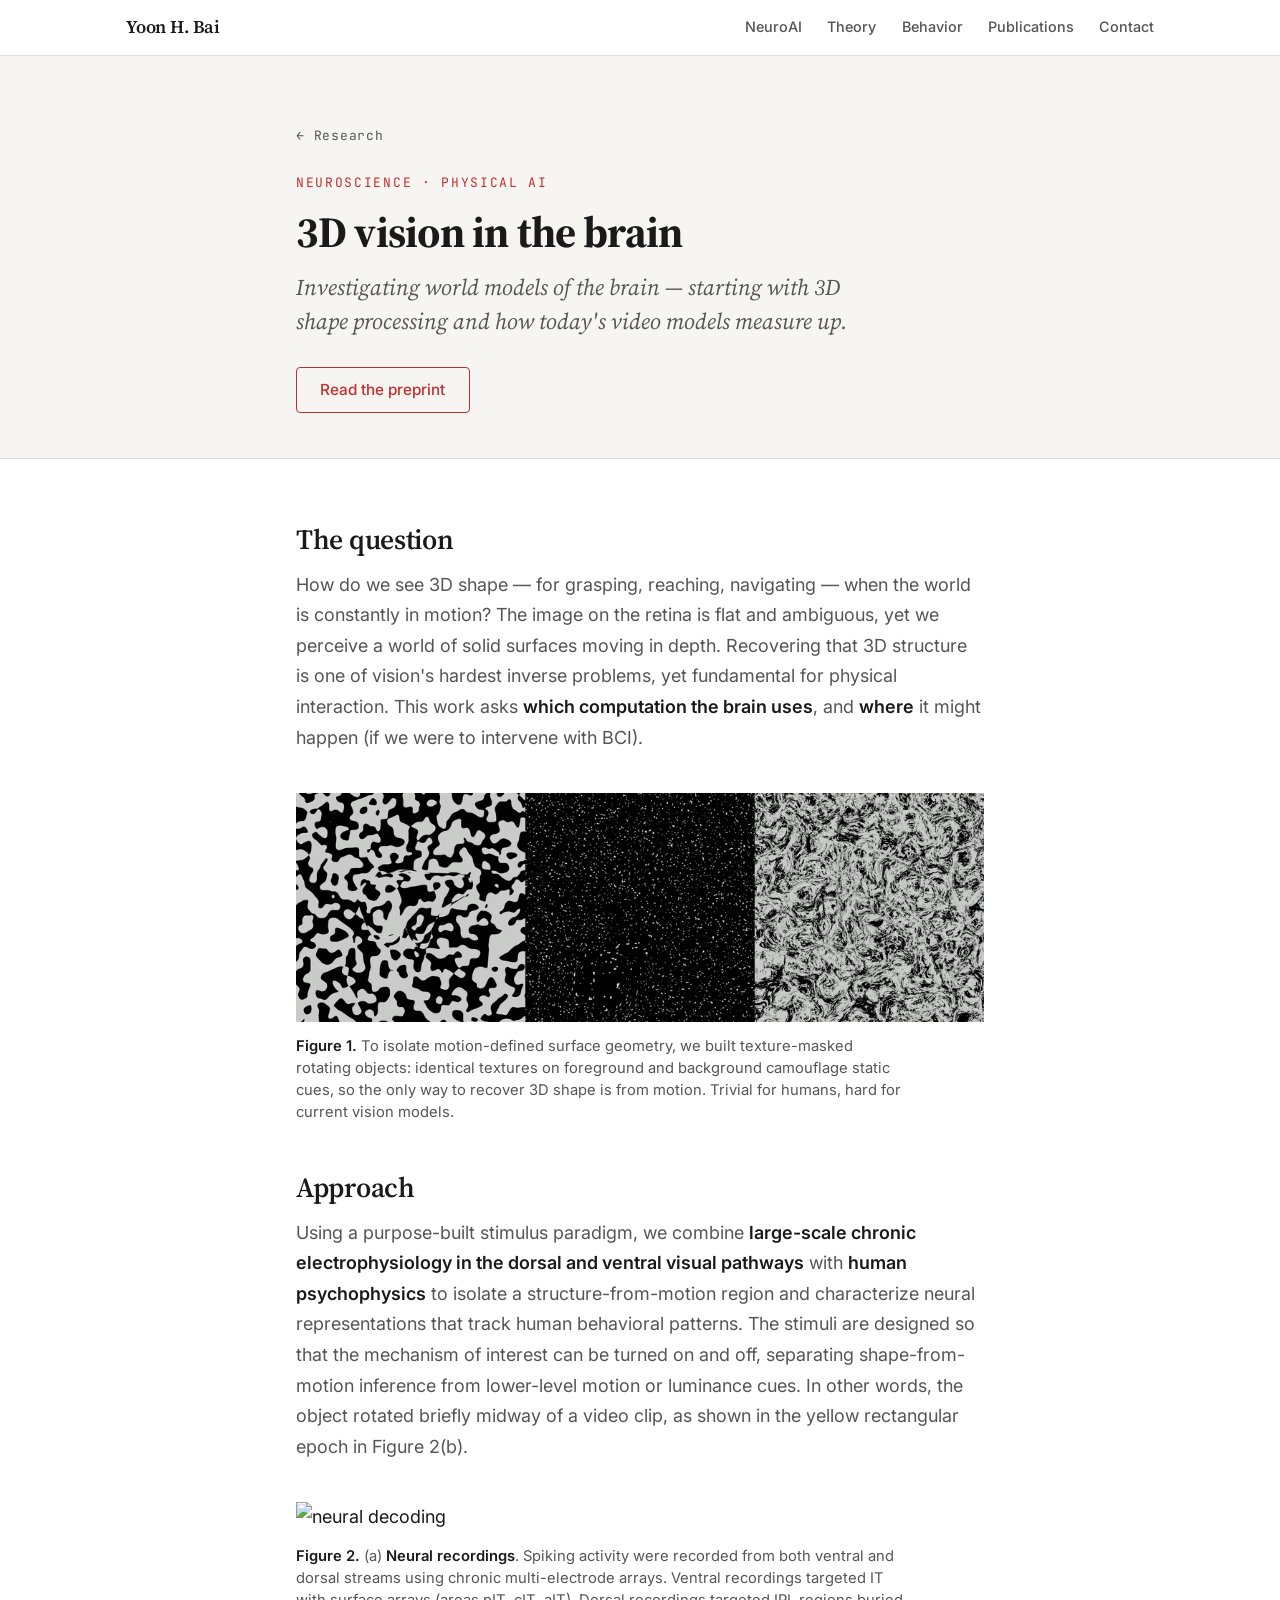
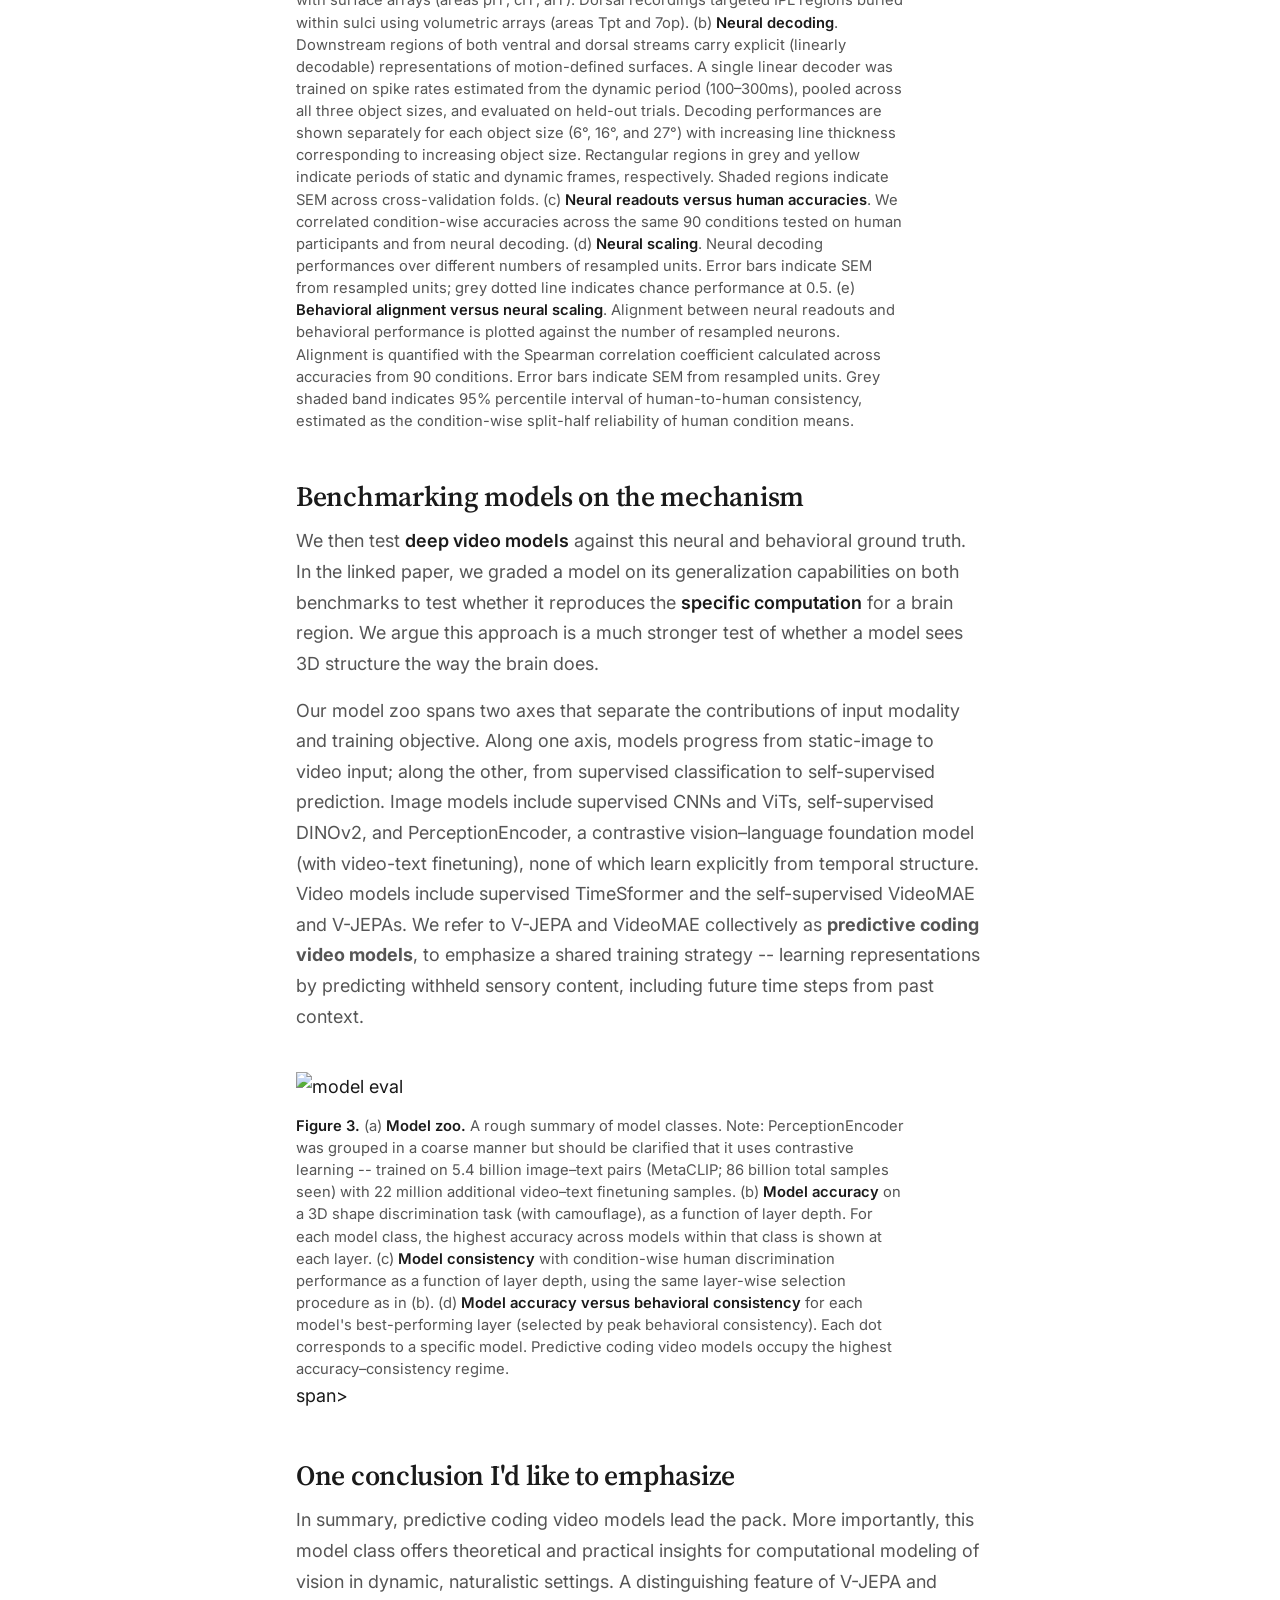
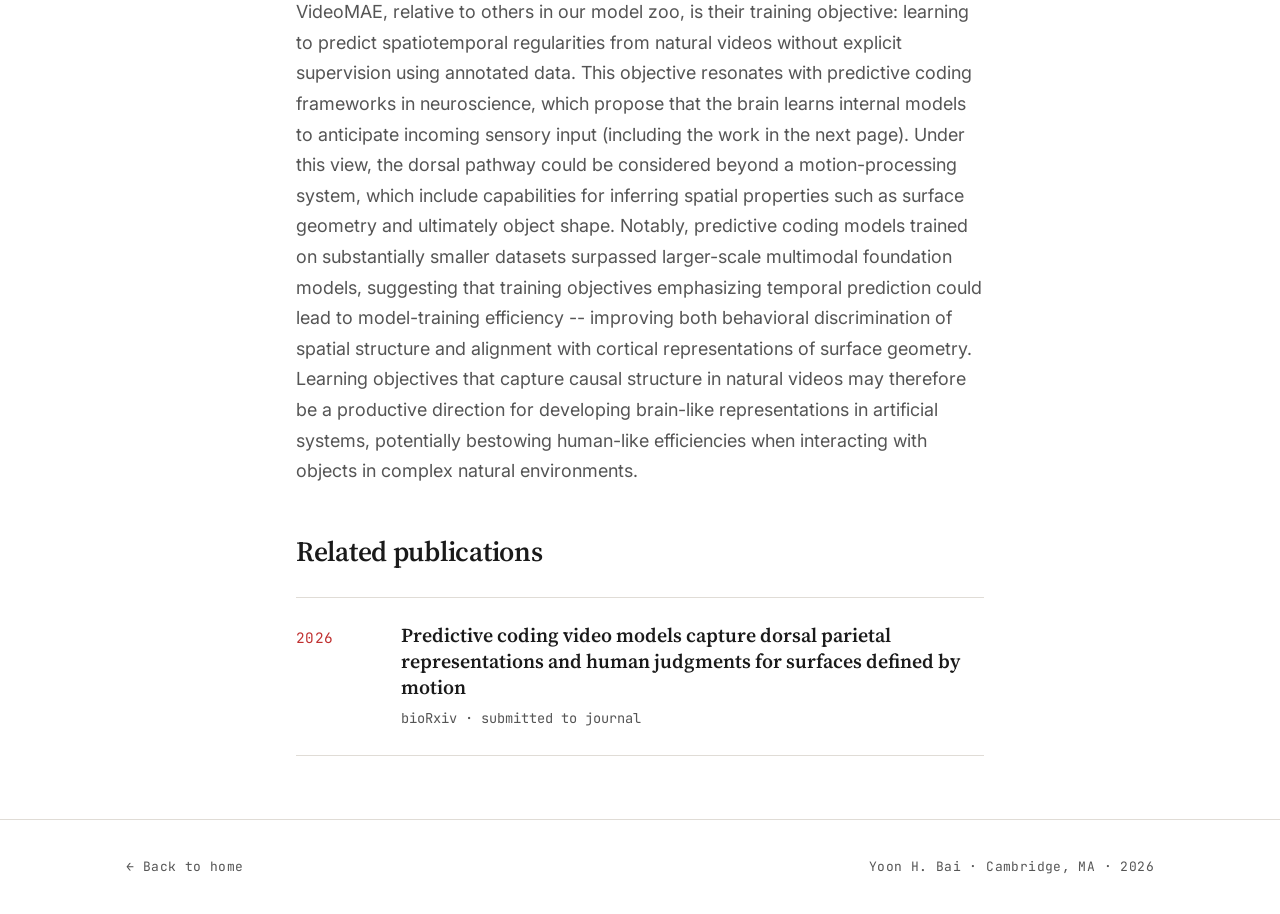
==== 3d-surface.html @ f6f142fe "initial site" ====
<!DOCTYPE html>
<html lang="en">
<head>
<meta charset="UTF-8" />
<meta name="viewport" content="width=device-width, initial-scale=1.0" />
<title>3D surface estimation in the brain — Yoon H. Bai</title>
<meta name="description" content="Isolating a structure-from-motion region in primate dorsal cortex and benchmarking deep video models against neural and behavioral ground truth." />
<link rel="preconnect" href="https://fonts.googleapis.com" />
<link rel="preconnect" href="https://fonts.gstatic.com" crossorigin />
<link href="https://fonts.googleapis.com/css2?family=Source+Serif+4:opsz,wght@8..60,300;8..60,400;8..60,600;8..60,700&family=Inter:wght@300;400;500;600&family=JetBrains+Mono:wght@400;500&display=swap" rel="stylesheet" />
<link rel="stylesheet" href="static/site.css" />
</head>
<body>

<nav class="nav">
  <div class="nav-in">
    <a href="index.html" class="nav-name">Yoon H. Bai</a>
    <div class="nav-links">
      <a href="3d-surface.html">NeuroAI</a>
      <a href="straightening.html">Theory</a>
      <a href="vr-grasping.html">Behavior</a>
      <a href="index.html#publications">Publications</a>
      <a href="index.html#contact">Contact</a>
    </div>
  </div>
</nav>

<header class="page-header alt-bg">
  <div class="container narrow">
    <a href="index.html#research" class="breadcrumb">← Research</a>
    <div class="kicker">Neuroscience · Physical AI</div>
    <h1>3D vision in the brain</h1>
    <p class="summary">Investigating world models of the brain — starting with 3D shape processing and how today's video models measure up.</p>
    <div class="header-links">
      <a class="btn accent" href="https://doi.org/10.64898/2026.05.13.724755" target="_blank" rel="noopener">Read the preprint</a>
      <!-- <a class="btn" href="https://github.com/yoonbai/PROJECT" target="_blank" rel="noopener">Code</a> -->
    </div>
  </div>
</header>

<article class="article">
  <div class="container narrow prose">

    <h2>The question</h2>
    <p>
      How do we see 3D shape — for grasping, reaching, navigating — when the world is constantly in motion? The image on the retina is flat and ambiguous, yet we perceive a world of solid surfaces moving in depth. Recovering
      that 3D structure is one of vision's hardest inverse problems, yet fundamental for physical interaction. 
      This work asks <strong>which computation the brain uses</strong>, and <strong>where</strong> it might happen (if we were to intervene with BCI).
    </p>

    <div class="fig">
      <img src="static/media/three_clips_sidebyside_loop.gif" alt="example stimuli" loading="lazy" />
      <p class="caption"><b>Figure 1.</b> To isolate motion-defined surface geometry, we built texture-masked rotating objects: identical textures on foreground and background camouflage static cues, so the only way to recover 3D shape is from motion. Trivial for humans, hard for current vision models.</p>
    </div>

    <h2>Approach</h2>
    <p>
      Using a purpose-built stimulus paradigm, we combine <strong>large-scale chronic electrophysiology in the dorsal and ventral visual pathways</strong> with <strong>human psychophysics</strong> to isolate a structure-from-motion region and characterize neural representations that track human behavioral patterns. The stimuli are designed so that the mechanism of interest can be turned on and off, separating shape-from-motion inference from lower-level motion or luminance cues. In other words, the object rotated briefly midway of a video clip, as shown in the yellow rectangular epoch in Figure 2(b). 
    </p>

    <div class="fig">
      <img src="static/media/figure_3.pdf" alt="neural decoding" />
      
        <p class="caption"><b>Figure 2.</b> (a) <b>Neural recordings</b>. Spiking activity were recorded from both ventral and dorsal streams using chronic multi-electrode arrays. Ventral recordings targeted IT with surface arrays (areas pIT, cIT, aIT). Dorsal recordings targeted IPL regions buried within sulci using volumetric arrays (areas Tpt and 7op). (b) <b>Neural decoding</b>. Downstream regions of both ventral and dorsal streams carry explicit (linearly decodable) representations of motion-defined surfaces. A single linear decoder was trained on spike rates estimated from the dynamic period (100&ndash;300ms), pooled across all three object sizes, and evaluated on held-out trials. Decoding performances are shown separately for each object size (6&deg;, 16&deg;, and 27&deg;) with increasing line thickness corresponding to increasing object size. Rectangular regions in grey and yellow indicate periods of static and dynamic frames, respectively. Shaded regions indicate SEM across cross-validation folds. (c) <b>Neural readouts versus human accuracies</b>. We correlated condition-wise accuracies across the same 90 conditions tested on human participants and from neural decoding. (d) <b>Neural scaling</b>. Neural decoding performances over different numbers of resampled units. Error bars indicate SEM from resampled units; grey dotted line indicates chance performance at 0.5. (e) <b>Behavioral alignment versus neural scaling</b>. Alignment between neural readouts and behavioral performance is plotted against the number of resampled neurons. Alignment is quantified with the Spearman correlation coefficient calculated across accuracies from 90 conditions. Error bars indicate SEM from resampled units. Grey shaded band indicates 95% percentile interval of human-to-human consistency, estimated as the condition-wise split-half reliability of human condition means.</p>

    </div>

    <h2>Benchmarking models on the mechanism</h2>
    <p>
      We then test <strong>deep video models</strong> against this neural and behavioral ground truth. In the linked paper, we graded a model on its generalization capabilities on both benchmarks to test whether it reproduces the <strong>specific computation</strong> for a brain region. We argue this approach is a much stronger test of whether a model sees 3D structure the way the brain does.
    </p>
    <p>
      Our model zoo spans two axes that separate the contributions of input modality and training objective. Along one axis, models progress from static-image to video input; along the other, from supervised classification to self-supervised prediction. Image models include supervised CNNs and ViTs, self-supervised DINOv2, and PerceptionEncoder, a contrastive vision–language foundation model (with video-text finetuning), none of which learn explicitly from temporal structure. Video models include supervised TimeSformer and the self-supervised VideoMAE and V-JEPAs. We refer to V-JEPA and VideoMAE collectively as <b>predictive coding video models</b>, to emphasize a shared training strategy -- learning representations by predicting withheld sensory content, including future time steps from past context. 
    </p>

    

    <div class="fig">
      <img src="static/media/figure_4_with_zoo.pdf" alt="model eval" />
      <p class="caption"><b>Figure 3.</b> (a) <b>Model zoo.</b> A rough summary of model classes. Note: PerceptionEncoder was grouped in a coarse manner but should be clarified that it uses contrastive learning -- trained on 5.4 billion image–text pairs (MetaCLIP; 86 billion total samples seen) with 22 million additional video–text finetuning samples. (b) <b>Model accuracy</b> on a 3D shape discrimination task (with camouflage), as a function of layer depth. For each model class, the highest accuracy across models within that class is shown at each layer. (c) <b>Model consistency</b> with condition-wise human discrimination performance as a function of layer depth, using the same layer-wise selection procedure as in (b). (d) <b>Model accuracy versus behavioral consistency</b> for each model's best-performing layer (selected by peak behavioral consistency). Each dot corresponds to a specific model. Predictive coding video models occupy the highest accuracy&ndash;consistency regime.</p>span></p>
    </div>

    <h2>One conclusion I'd like to emphasize</h2>
      <p>
      In summary, predictive coding video models lead the pack. More importantly, this model class offers theoretical and practical insights for computational modeling of vision in dynamic, naturalistic settings. A distinguishing feature of V-JEPA and VideoMAE, relative to others in our model zoo, is their training objective: learning to predict spatiotemporal regularities from natural videos without explicit supervision using annotated data. This objective resonates with predictive coding frameworks in neuroscience, which propose that the brain learns internal models to anticipate incoming sensory input (including the work in the next page). Under this view, the dorsal pathway could be considered beyond a motion-processing system, which include capabilities for inferring spatial properties such as surface geometry and ultimately object shape. Notably, predictive coding models trained on substantially smaller datasets surpassed larger-scale multimodal foundation models, suggesting that training objectives emphasizing temporal prediction could lead to model-training efficiency -- improving both behavioral discrimination of spatial structure and alignment with cortical representations of surface geometry. Learning objectives that capture causal structure in natural videos may therefore be a productive direction for developing brain-like representations in artificial systems, potentially bestowing human-like efficiencies when interacting with objects in complex natural environments.
      </p>

    <h2>Related publications</h2>
    <ul class="pub-list">
      <li class="pub">
        <div class="pub-year">2026</div>
        <div>
          <div class="pub-title"><a href="https://doi.org/10.64898/2026.05.13.724755" target="_blank" rel="noopener">Predictive coding video models capture dorsal parietal representations and human judgments for surfaces defined by motion</a></div>
          <div class="pub-venue">bioRxiv · submitted to journal</div>
          
        </div>
      </li>
    </ul>

  </div>
</article>

<footer>
  <div class="container foot-in">
    <span><a href="index.html">← Back to home</a></span>
    <span>Yoon H. Bai · Cambridge, MA · 2026</span>
  </div>
</footer>

</body>
</html>
---- static/site.css ----
/* ============================================================================
   site.css — shared styles for yoonbai.github.io
   One stylesheet for every page. Edit here once; all pages update.
   ============================================================================ */

:root{
  --serif:'Source Serif 4', Georgia, serif;
  --sans:'Inter', -apple-system, BlinkMacSystemFont, sans-serif;
  --mono:'JetBrains Mono', monospace;

  --bg:#ffffff;
  --bg-alt:#f7f5f2;
  --text:#1a1a1a;
  --text-secondary:#555;
  --accent:#c03030;
  --accent-light:#e8d4d4;
  --border:#e0dcd6;
  --ok:#2e7d32;

  --max-width:1100px;
  --narrow-width:760px;
  --nav-h:56px;
}

*,*::before,*::after{box-sizing:border-box;margin:0;padding:0;}
html{font-size:18px;scroll-behavior:smooth;}
@media (prefers-reduced-motion:reduce){html{scroll-behavior:auto;}}

body{
  font-family:var(--sans);color:var(--text);background:var(--bg);
  line-height:1.7;-webkit-font-smoothing:antialiased;text-rendering:optimizeLegibility;
}
img,video{max-width:100%;display:block;}
a{color:var(--accent);text-decoration:none;}
a:hover{text-decoration:underline;}
::selection{background:var(--accent-light);}
:focus-visible{outline:2px solid var(--accent);outline-offset:3px;border-radius:2px;}

.container{max-width:var(--max-width);margin:0 auto;padding:0 2rem;}
.container.narrow{max-width:var(--narrow-width);}
.section{padding:5rem 0;}
.section + .section{border-top:1px solid var(--border);}
.alt-bg{background:var(--bg-alt);}

/* ---------- top nav (shared) ---------- */
.nav{
  position:sticky;top:0;z-index:50;height:var(--nav-h);
  background:rgba(255,255,255,0.85);backdrop-filter:blur(8px);
  border-bottom:1px solid var(--border);
}
.nav-in{max-width:var(--max-width);margin:0 auto;padding:0 2rem;height:100%;
  display:flex;align-items:center;justify-content:space-between;gap:1rem;}
.nav-name{font-family:var(--serif);font-weight:600;font-size:1rem;letter-spacing:-0.01em;color:var(--text);}
.nav-name:hover{text-decoration:none;color:var(--accent);}
.nav-links{display:flex;gap:1.4rem;flex-wrap:wrap;}
.nav-links a{font-family:var(--sans);font-size:0.8rem;color:var(--text-secondary);font-weight:500;}
.nav-links a:hover,.nav-links a.active{color:var(--accent);text-decoration:none;}
@media(max-width:620px){.nav-links{gap:0.9rem;}.nav-links a{font-size:0.72rem;}}

/* ---------- eyebrow ---------- */
.prompt-label{
  font-family:var(--mono);font-size:0.72rem;letter-spacing:0.14em;text-transform:uppercase;
  color:var(--accent);margin-bottom:0.7rem;
}

/* ---------- hero (home) ---------- */
#hero{padding:5rem 0 3.5rem;text-align:center;border-bottom:1px solid var(--border);}
#hero h1{
  font-family:var(--serif);font-weight:700;font-size:2.9rem;line-height:1.15;
  letter-spacing:-0.02em;margin-bottom:0.6rem;
}
#hero h1 em{font-style:italic;color:var(--accent);}
.affiliation{color:var(--text-secondary);font-size:1rem;margin-bottom:1.6rem;}
.hero-links{display:flex;gap:0.8rem;justify-content:center;flex-wrap:wrap;}
.tldr{
  margin:1.8rem auto 0;font-family:var(--serif);font-size:1.15rem;font-style:italic;
  color:var(--text-secondary);text-align:center;max-width:44rem;line-height:1.55;
}
.tldr strong{color:var(--text);font-style:normal;font-family:var(--sans);font-weight:600;}

/* ---------- buttons ---------- */
.btn{
  display:inline-flex;align-items:center;gap:0.4em;padding:0.5rem 1.3rem;
  border:1.5px solid var(--text);border-radius:4px;font-size:0.85rem;font-weight:500;
  color:var(--text);font-family:var(--sans);transition:all 0.15s;cursor:pointer;background:transparent;
}
.btn:hover{background:var(--text);color:var(--bg);text-decoration:none;}
.btn.accent{border-color:var(--accent);color:var(--accent);}
.btn.accent:hover{background:var(--accent);color:#fff;}
.btn-icon{width:1em;height:1em;flex:none;}

/* ---------- headings & prose ---------- */
h2{font-family:var(--serif);font-weight:600;font-size:1.9rem;letter-spacing:-0.01em;margin-bottom:0.7rem;line-height:1.25;}
h3{font-family:var(--sans);font-weight:600;font-size:1.05rem;margin-bottom:0.5rem;}
.section-subtitle{color:var(--text-secondary);font-size:1rem;margin-bottom:2rem;max-width:62ch;}
.lede{font-family:var(--serif);font-size:1.4rem;font-weight:400;line-height:1.5;margin-bottom:1.2rem;color:var(--text);}
.prose p{max-width:68ch;color:var(--text-secondary);}
.prose p + p{margin-top:0.9rem;}
.prose strong{font-weight:600;color:var(--text);}
.prose h3{margin-top:2rem;font-family:var(--serif);font-size:1.2rem;}

/* ---------- gateway cards (home -> topic pages) ---------- */
.gateway{display:grid;grid-template-columns:repeat(3,1fr);gap:1.4rem;margin-top:2.4rem;}
@media(max-width:860px){.gateway{grid-template-columns:1fr;}}
.gate-card{
  display:flex;flex-direction:column;background:#fff;border:1px solid var(--border);
  border-radius:10px;overflow:hidden;box-shadow:0 2px 12px rgba(0,0,0,0.05);
  transition:transform 0.15s, box-shadow 0.15s;color:inherit;
}
.gate-card:hover{transform:translateY(-3px);box-shadow:0 10px 28px rgba(0,0,0,0.10);text-decoration:none;}
.gate-thumb{
  background:var(--bg-alt);border-bottom:1px solid var(--border);aspect-ratio:16/9;
  display:flex;align-items:center;justify-content:center;text-align:center;
}
.gate-thumb.placeholder{border-bottom:2px dashed var(--border);}
.gate-thumb img,.gate-thumb video{width:100%;height:100%;object-fit:cover;}
.gate-thumb.fit img,.gate-thumb.fit video{object-fit:contain;}
.gate-thumb .ph{font-family:var(--mono);font-size:0.66rem;color:var(--text-secondary);line-height:1.6;padding:1rem;}
.gate-thumb .ph b{color:var(--accent);font-weight:500;}
.gate-body{padding:1.4rem 1.5rem 1.6rem;display:flex;flex-direction:column;flex:1;}
.gate-eyebrow{font-family:var(--mono);font-size:0.66rem;letter-spacing:0.13em;text-transform:uppercase;color:var(--accent);margin-bottom:0.6rem;}
.gate-card h3{font-family:var(--serif);font-weight:600;font-size:1.2rem;line-height:1.28;color:var(--text);margin-bottom:0.5rem;}
.gate-card p{font-size:0.92rem;color:var(--text-secondary);margin:0;}
.gate-go{margin-top:auto;padding-top:1.3rem;font-family:var(--sans);font-size:0.85rem;font-weight:500;color:var(--accent);}
.gate-go::after{content:"→";display:inline-block;margin-left:0.35em;transition:transform 0.15s;}
.gate-card:hover .gate-go::after{transform:translateX(3px);}

/* ---------- topic page header ---------- */
.page-header{padding:3.5rem 0 2.5rem;border-bottom:1px solid var(--border);}
.breadcrumb{font-family:var(--mono);font-size:0.72rem;letter-spacing:0.06em;color:var(--text-secondary);margin-bottom:1.4rem;display:inline-block;}
.breadcrumb:hover{color:var(--accent);text-decoration:none;}
.page-header .kicker{font-family:var(--mono);font-size:0.72rem;letter-spacing:0.13em;text-transform:uppercase;color:var(--accent);margin-bottom:0.7rem;}
.page-header h1{font-family:var(--serif);font-weight:700;font-size:2.4rem;line-height:1.15;letter-spacing:-0.02em;margin-bottom:0.8rem;max-width:20ch;}
.page-header .summary{font-family:var(--serif);font-size:1.25rem;font-style:italic;color:var(--text-secondary);max-width:52ch;line-height:1.5;}
.page-header .header-links{margin-top:1.6rem;display:flex;gap:0.7rem;flex-wrap:wrap;}

/* ---------- long-form article ---------- */
.article{padding:3.5rem 0;}
.article .prose{max-width:var(--narrow-width);}
.article h2{font-size:1.55rem;margin-top:2.6rem;}
.article h2:first-child{margin-top:0;}

/* ---------- figure blocks (drop figures / GIFs / MP4 here) ---------- */
.fig{margin:2.2rem 0;}
.media-frame{
  background:var(--bg-alt);border:1px solid var(--border);border-radius:10px;overflow:hidden;
  aspect-ratio:16/9;display:flex;align-items:center;justify-content:center;text-align:center;
}
.media-frame.tall{aspect-ratio:16/10;}
.media-frame.placeholder{border:2px dashed var(--border);}
.media-frame img,.media-frame video{width:100%;height:100%;object-fit:contain;background:var(--bg-alt);}
.media-frame .ph{font-family:var(--mono);font-size:0.72rem;color:var(--text-secondary);letter-spacing:0.02em;line-height:1.7;padding:1.4rem;}
.media-frame .ph .ico{display:block;font-size:1.4rem;margin-bottom:0.5rem;opacity:0.6;}
.media-frame .ph b{color:var(--accent);font-weight:500;}
.caption{font-family:var(--sans);font-size:0.82rem;color:var(--text-secondary);margin-top:0.7rem;line-height:1.5;max-width:68ch;}
.caption b{color:var(--text);font-weight:600;}

/* ---------- metrics row ---------- */
.metrics{display:flex;gap:1.8rem;margin:1.8rem 0;flex-wrap:wrap;}
.metric .n{font-family:var(--serif);font-weight:700;font-size:1.6rem;line-height:1;color:var(--text);}
.metric .l{font-family:var(--mono);font-size:0.62rem;letter-spacing:0.08em;text-transform:uppercase;color:var(--text-secondary);margin-top:0.45rem;}

/* ---------- aims / numbered list where order is meaningful ---------- */
.aims{list-style:none;margin:1.6rem 0;}
.aims li{display:grid;grid-template-columns:64px 1fr;gap:1.2rem;padding:1.1rem 0;border-top:1px solid var(--border);}
.aims li:last-child{border-bottom:1px solid var(--border);}
.aims .a-k{font-family:var(--mono);font-size:0.72rem;letter-spacing:0.06em;color:var(--accent);text-transform:uppercase;padding-top:0.15rem;}
.aims .a-v{font-size:0.98rem;color:var(--text-secondary);}
.aims .a-v strong{color:var(--text);font-weight:600;}

/* ---------- callout ---------- */
.callout{
  margin:2rem 0;padding:1.1rem 1.3rem;background:var(--bg-alt);border:1px solid var(--border);
  border-left:3px solid var(--accent);border-radius:6px;font-size:0.95rem;color:var(--text-secondary);
}
.callout .lbl{font-family:var(--mono);font-size:0.64rem;letter-spacing:0.1em;text-transform:uppercase;color:var(--accent);display:block;margin-bottom:0.35rem;}
.callout strong{color:var(--text);font-weight:600;}

/* ---------- credit line (collaborators) ---------- */
.credit{font-family:var(--sans);font-size:0.88rem;color:var(--text-secondary);margin-top:1rem;}
.credit strong{color:var(--text);}

/* ---------- publications ---------- */
.pub-list{list-style:none;margin-top:1.6rem;}
.pub{display:grid;grid-template-columns:80px 1fr;gap:1.4rem;padding:1.4rem 0;border-top:1px solid var(--border);}
.pub:last-child{border-bottom:1px solid var(--border);}
@media(max-width:640px){.pub{grid-template-columns:1fr;gap:0.4rem;}}
.pub-year{font-family:var(--mono);font-size:0.8rem;color:var(--accent);letter-spacing:0.03em;padding-top:0.15rem;}
.pub-title{font-family:var(--serif);font-weight:600;font-size:1.1rem;line-height:1.3;color:var(--text);}
.pub-title a{color:inherit;text-decoration:none;}
.pub-title a:hover{color:var(--accent);text-decoration:underline;}
.pub-authors{font-size:0.9rem;color:var(--text-secondary);margin-top:0.3rem;}
.pub-authors .me{color:var(--text);font-weight:600;}
.pub-venue{font-family:var(--mono);font-size:0.76rem;color:var(--text-secondary);margin-top:0.35rem;}
.pub-tags{margin-top:0.6rem;display:flex;gap:0.6rem;flex-wrap:wrap;}
.pub-tag{font-family:var(--sans);font-size:0.78rem;font-weight:500;}
.pub-note{font-family:var(--mono);font-size:0.64rem;letter-spacing:0.06em;text-transform:uppercase;color:var(--text-secondary);
  border:1px solid var(--border);border-radius:3px;padding:0.05rem 0.4rem;display:inline-block;margin-bottom:0.35rem;}

/* ---------- news ---------- */
.news-list{list-style:none;margin-top:1.2rem;}
.news-list li{display:grid;grid-template-columns:110px 1fr;gap:1.2rem;padding:0.8rem 0;border-top:1px solid var(--border);font-size:0.95rem;color:var(--text-secondary);}
.news-list .d{font-family:var(--mono);font-size:0.74rem;color:var(--accent);letter-spacing:0.03em;}
@media(max-width:640px){.news-list li{grid-template-columns:1fr;gap:0.2rem;}}

/* ---------- about / bio ---------- */
.record{margin-top:1.6rem;}
.rec-row{display:grid;grid-template-columns:150px 1fr;gap:1.2rem;padding:1rem 0;border-top:1px solid var(--border);align-items:baseline;}
@media(max-width:640px){.rec-row{grid-template-columns:1fr;gap:0.2rem;}}
.rec-k{font-family:var(--mono);font-size:0.72rem;letter-spacing:0.1em;text-transform:uppercase;color:var(--accent);}
.rec-v{font-size:0.98rem;color:var(--text-secondary);}
.rec-v strong{color:var(--text);font-weight:600;}

/* ---------- contact + bibtex ---------- */
.center{text-align:center;}
.center h2{text-align:center;}
.center p{margin-inline:auto;max-width:52ch;}
.contact-links{display:flex;gap:0.8rem;justify-content:center;flex-wrap:wrap;margin-top:1.8rem;}
.bibtex{
  margin:2.6rem auto 0;max-width:640px;text-align:left;background:var(--bg-alt);
  border:1px solid var(--border);border-radius:8px;padding:1.3rem 1.5rem;
  font-family:var(--mono);font-size:0.78rem;line-height:1.75;color:var(--text-secondary);overflow-x:auto;
}
.bibtex .k{color:var(--accent);}
.bibtex .v{color:var(--text);}

footer{border-top:1px solid var(--border);padding:2rem 0;}
.foot-in{display:flex;justify-content:space-between;gap:1rem;flex-wrap:wrap;font-family:var(--mono);font-size:0.72rem;letter-spacing:0.03em;color:var(--text-secondary);}
.foot-in a{color:var(--text-secondary);}
.foot-in a:hover{color:var(--accent);}

/* ---------- editable placeholder highlight ---------- */
.fill{background:var(--accent-light);color:#7a1f1f;border-bottom:1px dashed var(--accent);padding:0 0.2em;border-radius:2px;font-style:normal;}
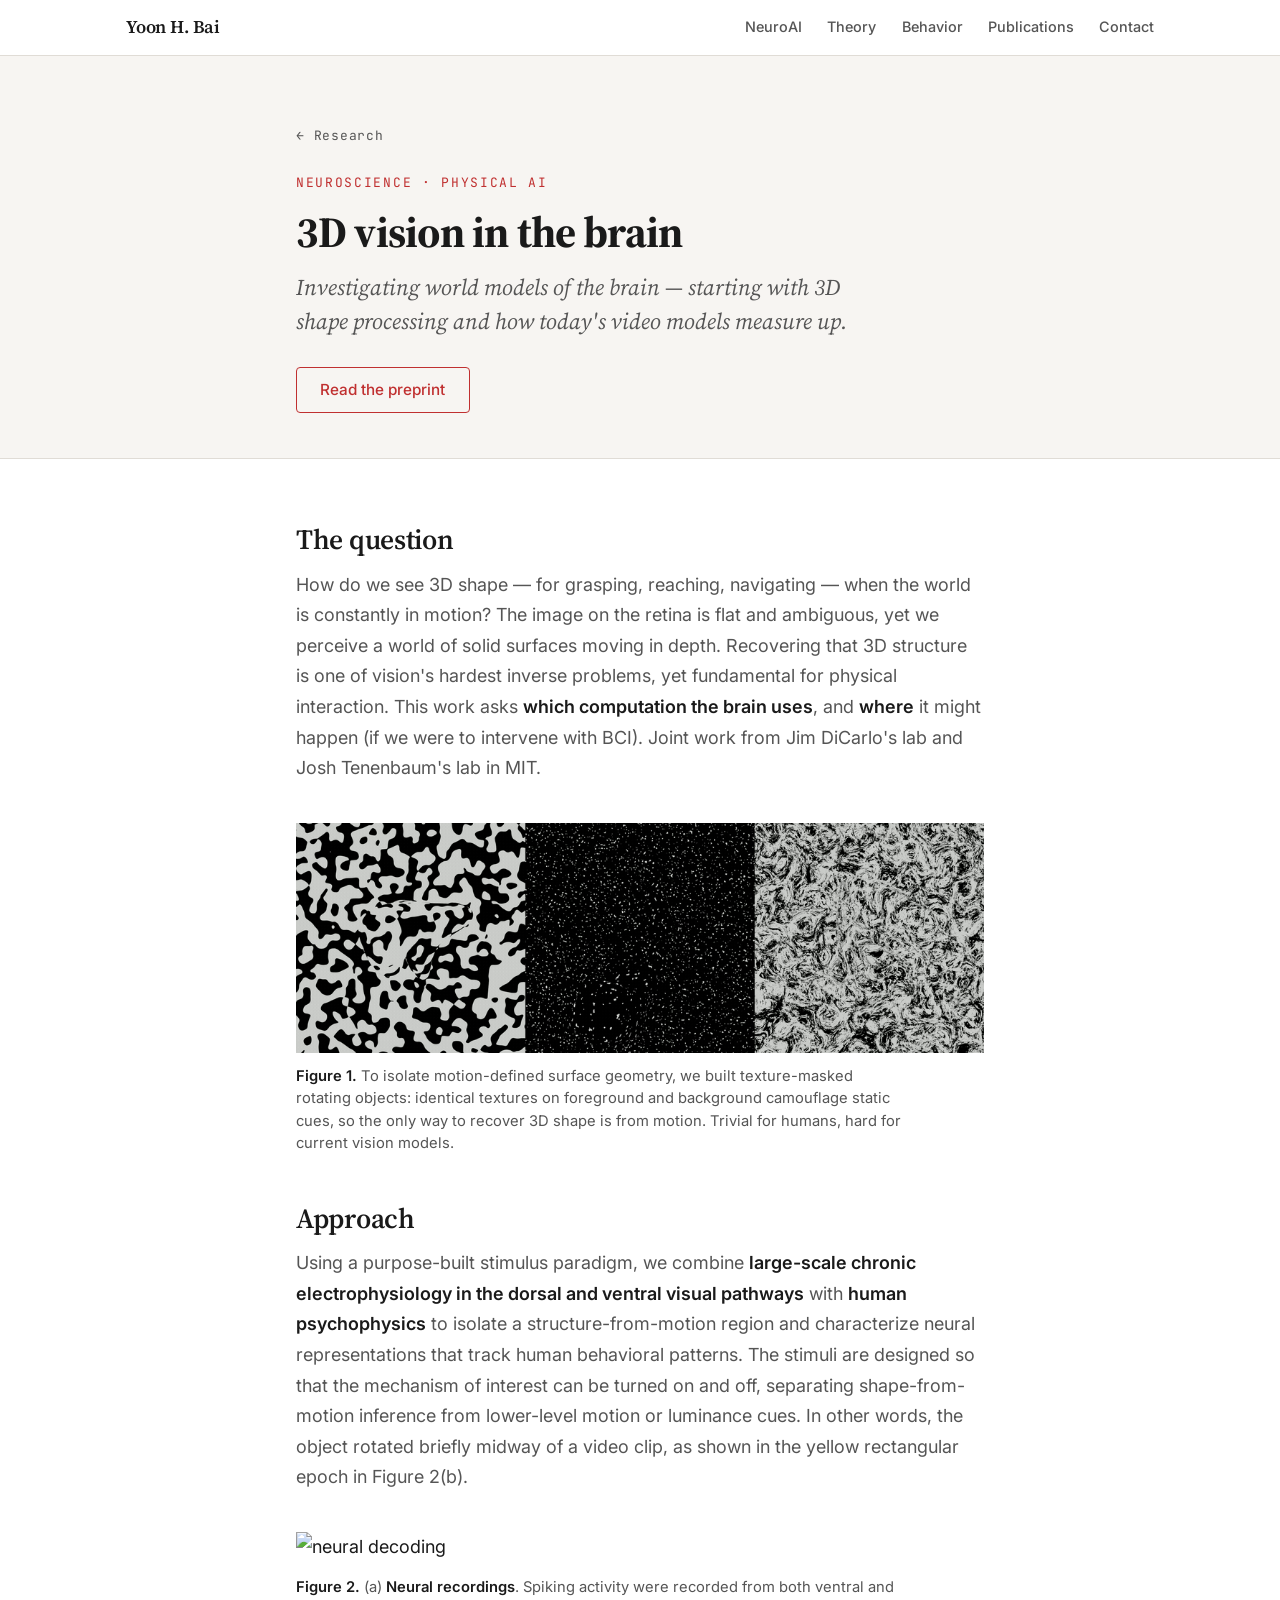
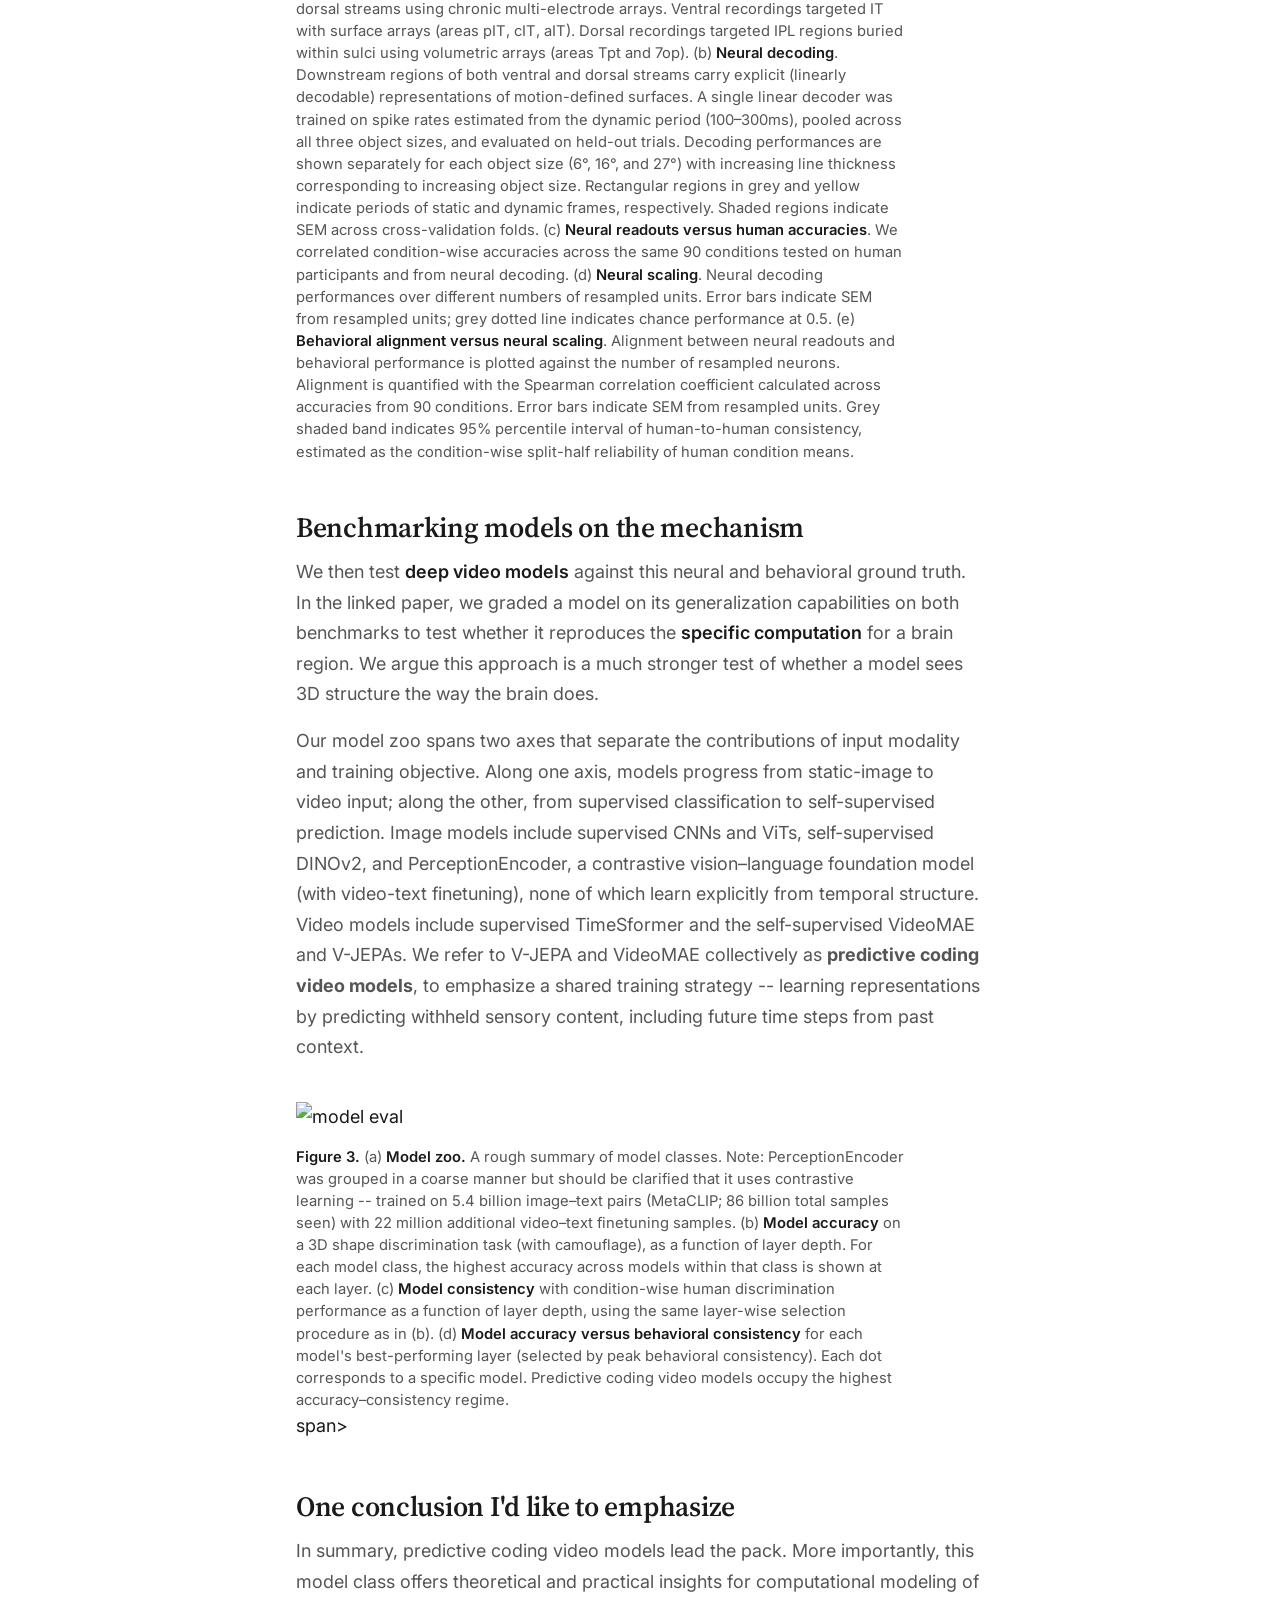
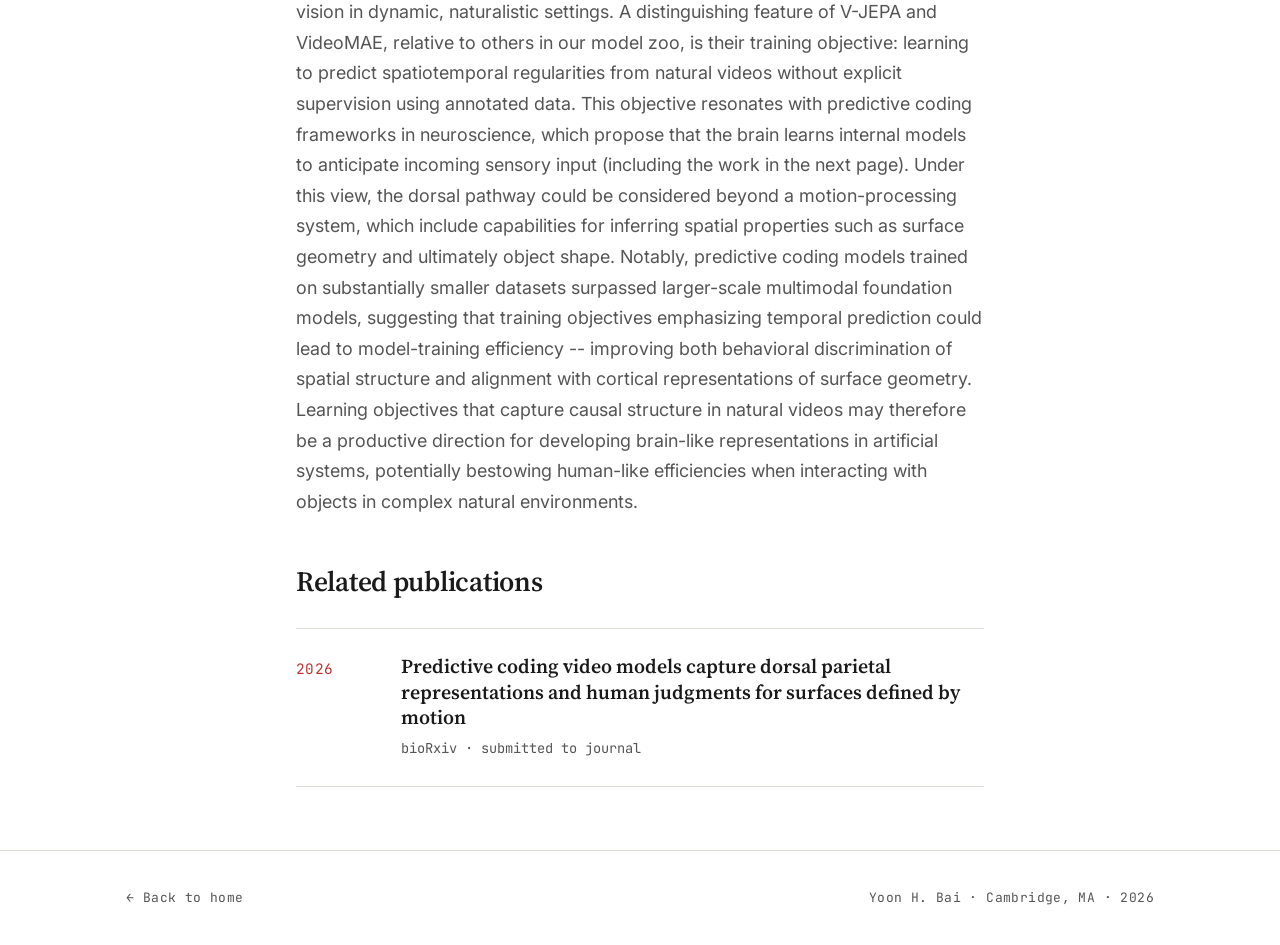
==== commit 7b7ea74f: "update 3D shape" ====
--- a/3d-surface.html
+++ b/3d-surface.html
@@ -45,7 +45,7 @@
     <p>
       How do we see 3D shape — for grasping, reaching, navigating — when the world is constantly in motion? The image on the retina is flat and ambiguous, yet we perceive a world of solid surfaces moving in depth. Recovering
       that 3D structure is one of vision's hardest inverse problems, yet fundamental for physical interaction. 
-      This work asks <strong>which computation the brain uses</strong>, and <strong>where</strong> it might happen (if we were to intervene with BCI).
+      This work asks <strong>which computation the brain uses</strong>, and <strong>where</strong> it might happen (if we were to intervene with BCI). Joint work from Jim DiCarlo's lab and Josh Tenenbaum's lab in MIT. 
     </p>
 
     <div class="fig">
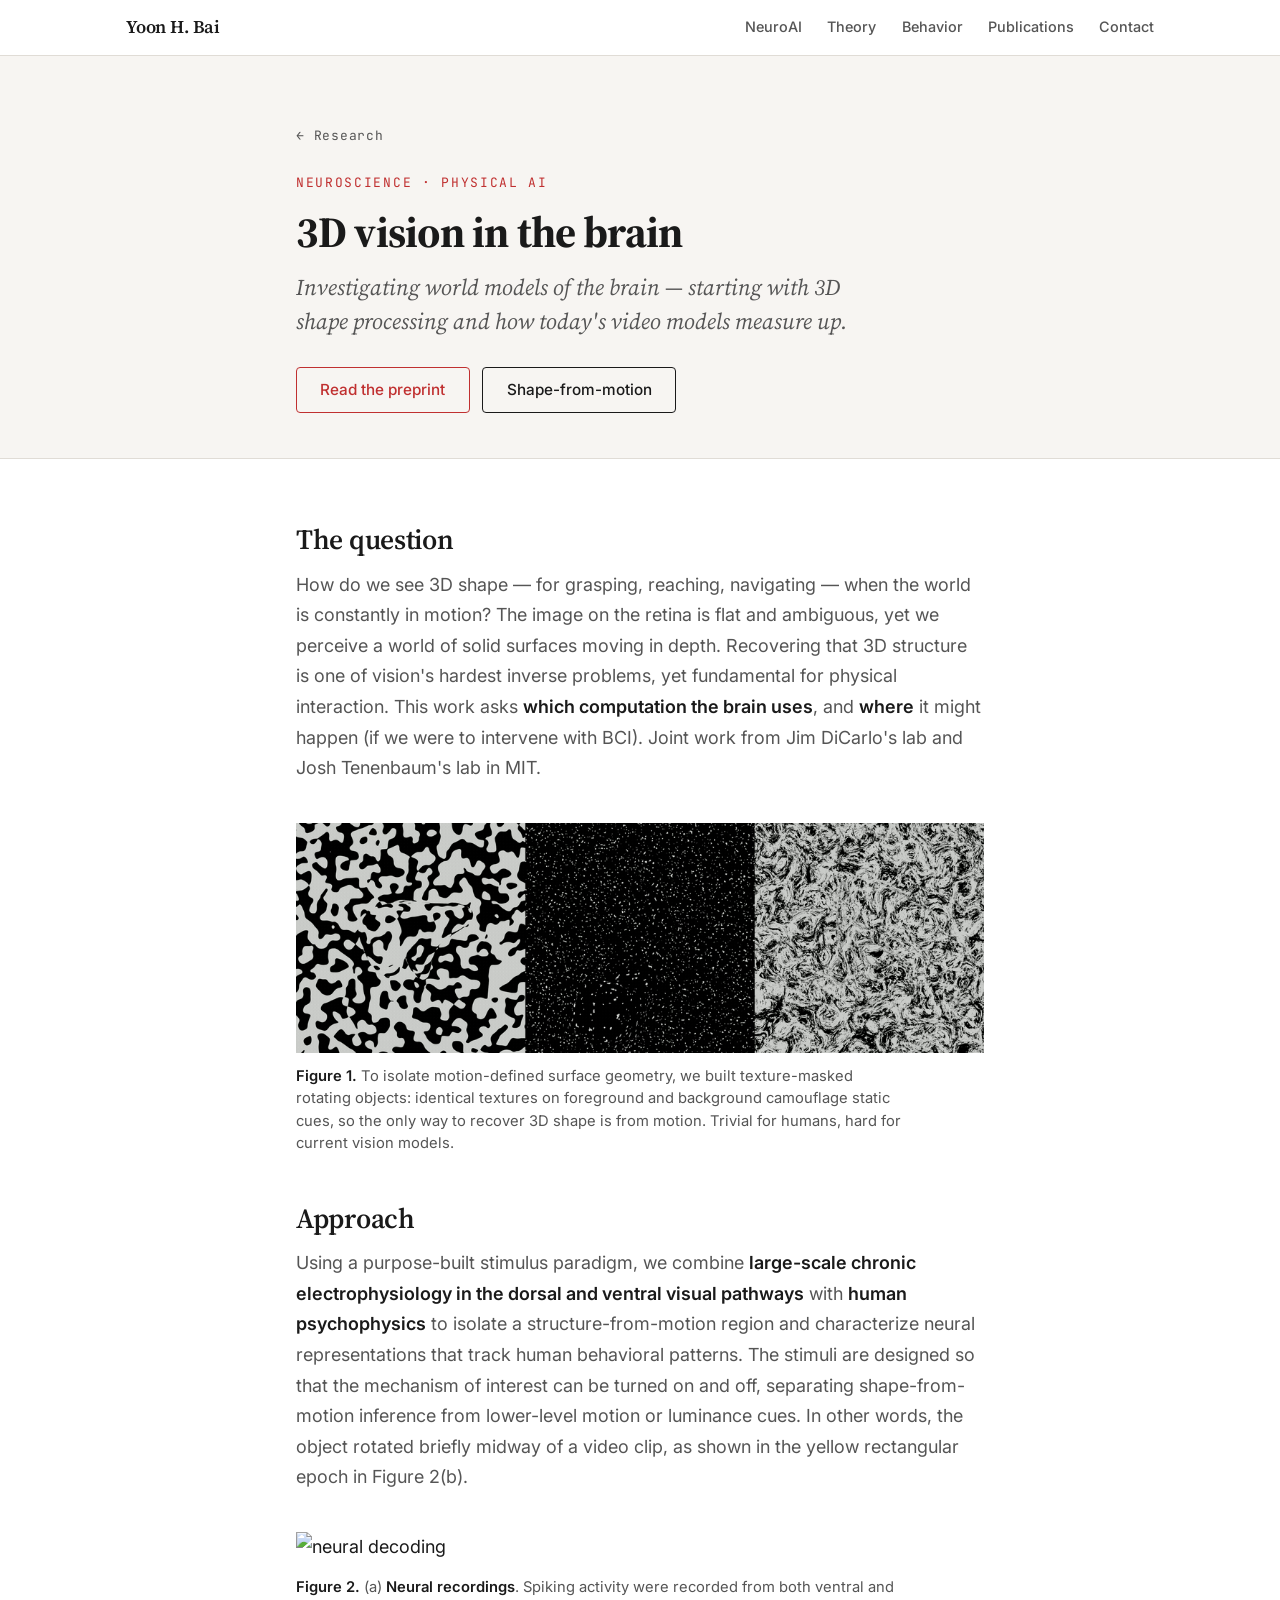
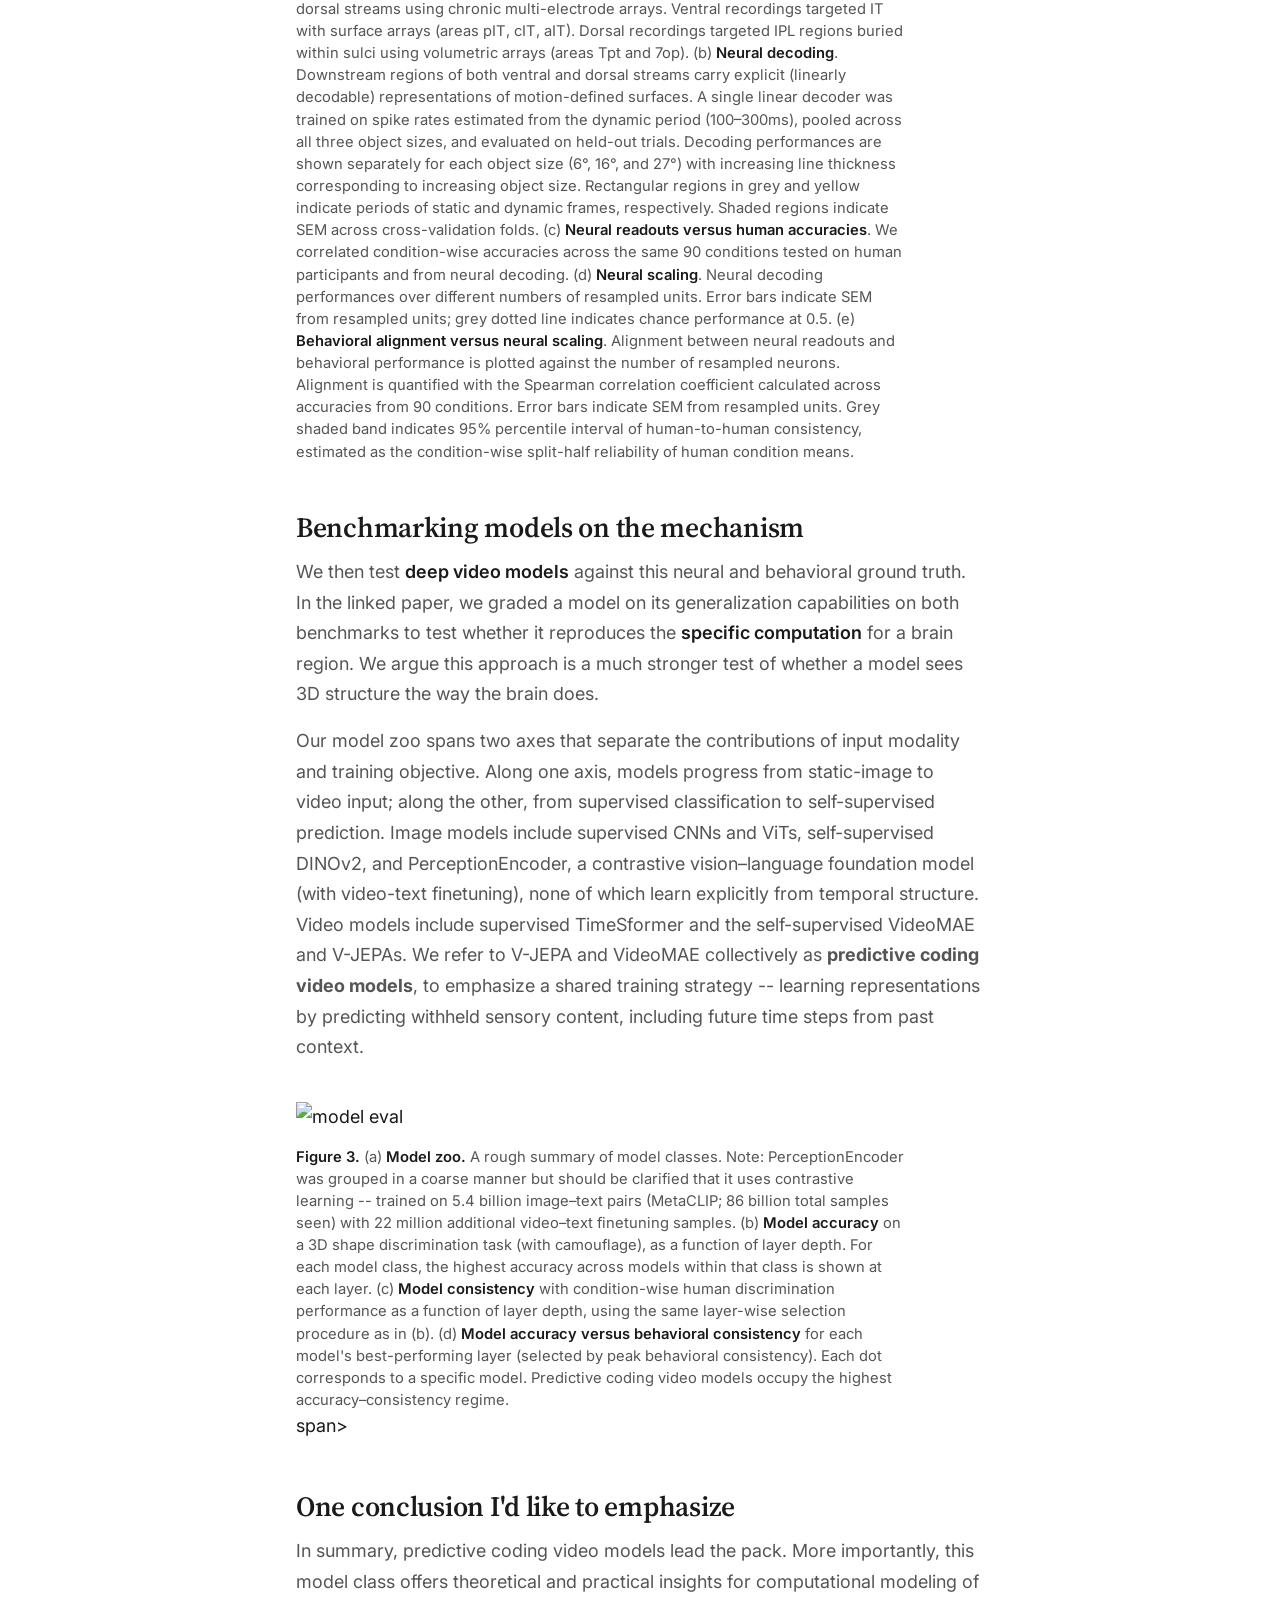
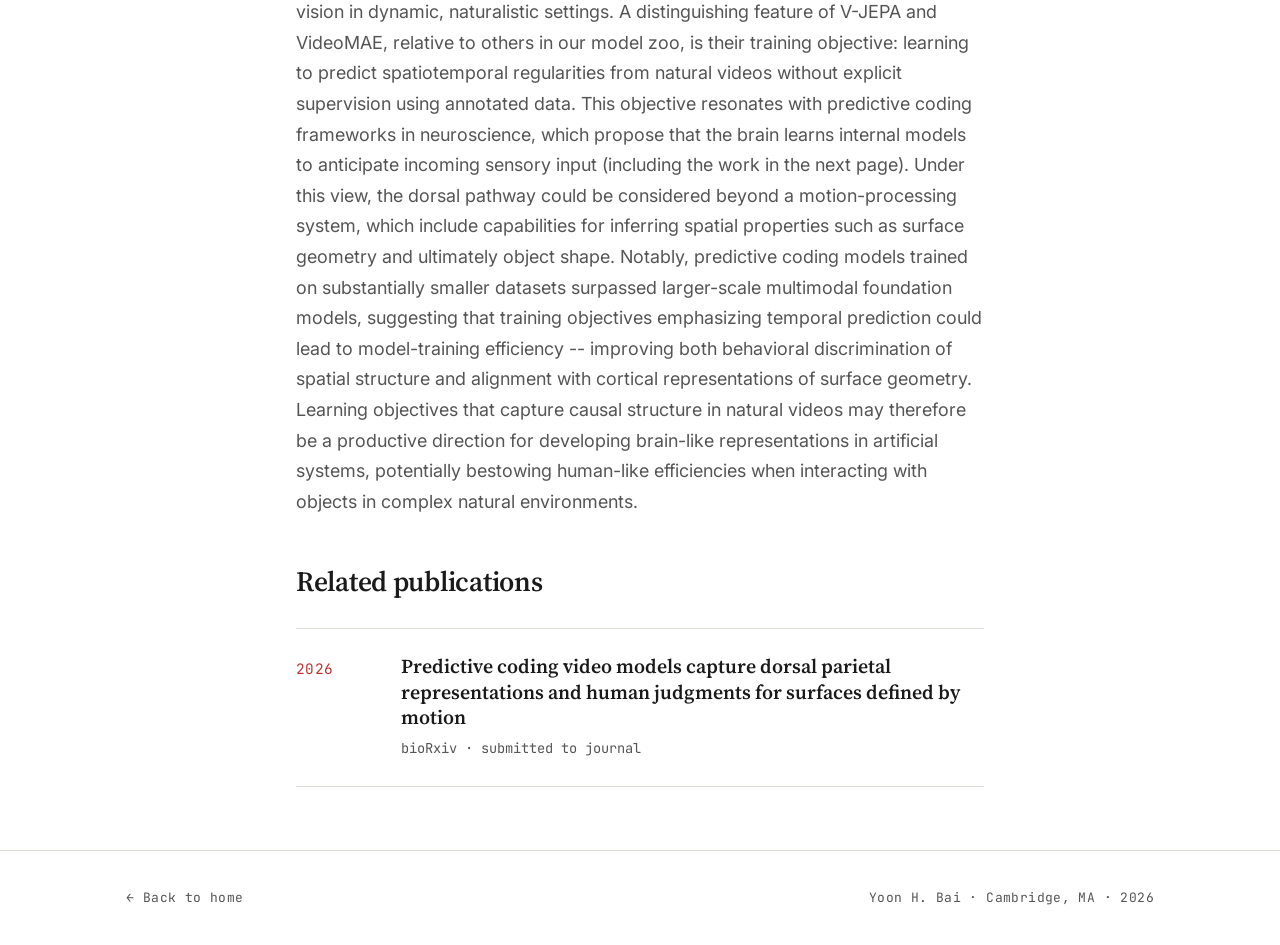
==== commit fce75d13: "adding example stimuli" ====
--- a/3d-surface.html
+++ b/3d-surface.html
@@ -33,7 +33,7 @@
     <p class="summary">Investigating world models of the brain — starting with 3D shape processing and how today's video models measure up.</p>
     <div class="header-links">
       <a class="btn accent" href="https://doi.org/10.64898/2026.05.13.724755" target="_blank" rel="noopener">Read the preprint</a>
-      <!-- <a class="btn" href="https://github.com/yoonbai/PROJECT" target="_blank" rel="noopener">Code</a> -->
+      <a class="btn" href="shape-from-motion.html">Shape-from-motion</a>
     </div>
   </div>
 </header>
